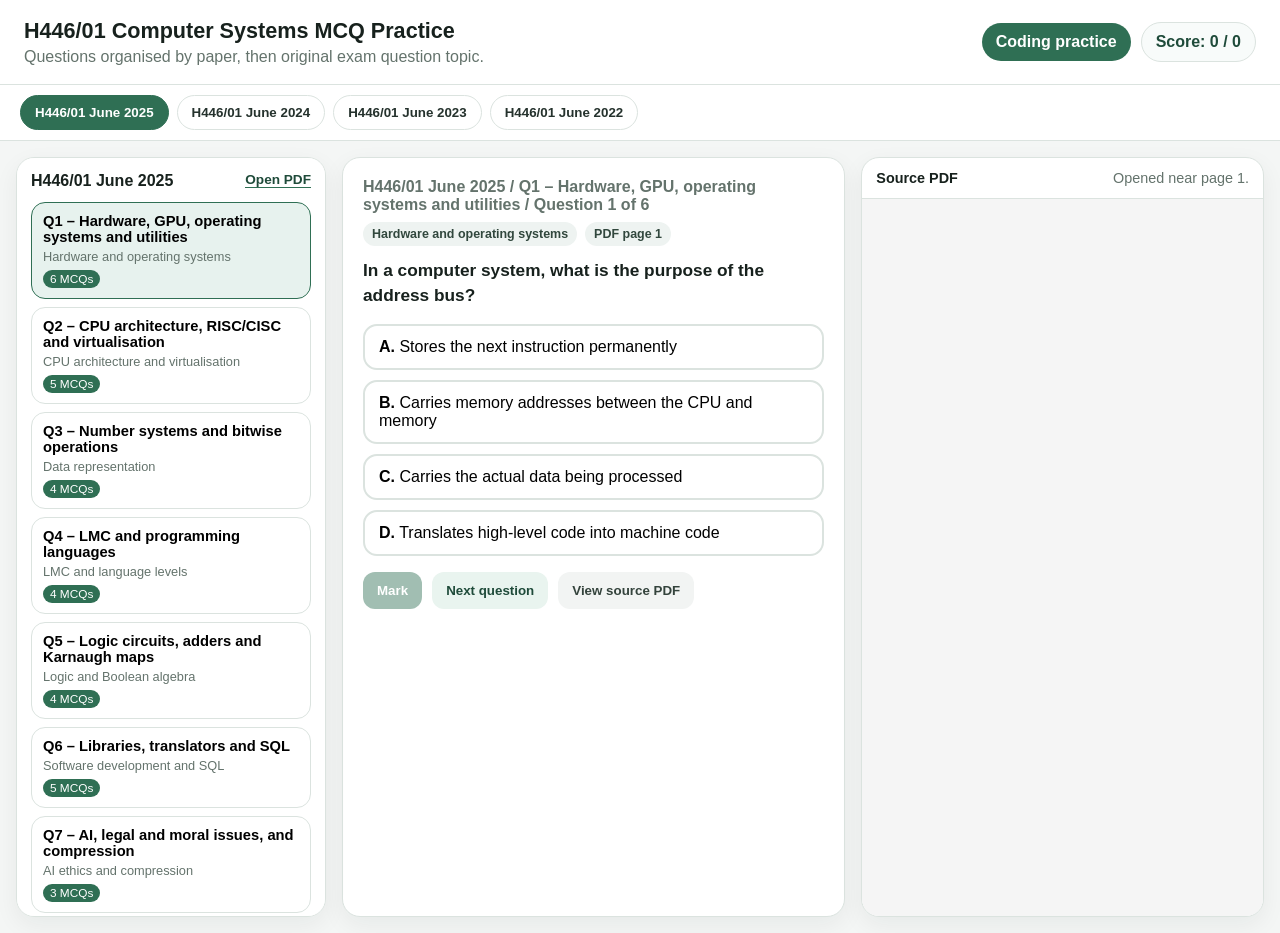
==== index.html @ 33cffc4f "Add files via upload" ====
<!doctype html>
<html lang="en">
<head>
  <meta charset="utf-8">
  <meta name="viewport" content="width=device-width, initial-scale=1">
  <title>H446/01 Computer Systems MCQ Practice</title>
  <link rel="stylesheet" href="styles.css">
</head>
<body>
  <div class="app">
    <header class="topbar">
      <div>
        <h1>H446/01 Computer Systems MCQ Practice</h1>
        <p>Questions organised by paper, then original exam question topic.</p>
      </div>
      <div class="top-actions"><a class="nav-button" href="coding.html">Coding practice</a><div class="score-pill" id="scorePill">Score: 0 / 0</div></div>
    </header>
    <nav class="paper-tabs" id="paperTabs"></nav>
    <main class="layout">
      <aside class="sidebar">
        <div class="side-head">
          <strong id="paperTitle">Paper</strong>
          <a id="pdfLink" class="pdf-link" target="_blank">Open PDF</a>
        </div>
        <div id="questionGroups" class="question-groups"></div>
        <button id="reviewBtn" class="secondary full">Review mistakes</button>
        <button id="resetBtn" class="ghost full">Reset paper score</button>
      </aside>
      <section class="main-panel">
        <div id="questionArea" class="question-card"></div>
        <div class="pdf-panel">
          <div class="pdf-panel-head">
            <strong>Source PDF</strong>
            <span id="pdfHint">Use the PDF to compare the original wording and diagrams.</span>
          </div>
          <iframe id="pdfFrame" title="Source PDF"></iframe>
        </div>
      </section>
    </main>
  </div>
  <script src="data.js"></script>
  <script src="app.js"></script>
</body>
</html>
---- styles.css ----
:root{--green:#2f6f54;--green-dark:#1f4b3a;--bg:#f4f6f5;--card:#fff;--ink:#17211d;--muted:#64736c;--line:#dbe3df;--wrong:#fff1f1;--right:#effaf3;--select:#e7f2ee;}
*{box-sizing:border-box} body{margin:0;font-family:Inter,Arial,sans-serif;background:var(--bg);color:var(--ink)}
.app{min-height:100vh}.topbar{display:flex;align-items:center;justify-content:space-between;gap:1rem;padding:18px 24px;background:#fff;border-bottom:1px solid var(--line)}
h1{margin:0;font-size:1.35rem}.topbar p{margin:.25rem 0 0;color:var(--muted)}.score-pill{white-space:nowrap;border:1px solid var(--line);padding:10px 14px;border-radius:999px;background:#f8fbfa;font-weight:700;color:var(--green-dark)}
.paper-tabs{display:flex;gap:8px;align-items:center;overflow:auto;padding:10px 20px;background:#fff;border-bottom:1px solid var(--line)}
.paper-tabs button{border:1px solid var(--line);background:#fff;border-radius:999px;padding:9px 14px;font-weight:700;cursor:pointer;color:#25322d}.paper-tabs button.active{background:var(--green);color:#fff;border-color:var(--green)}
.layout{display:grid;grid-template-columns:310px 1fr;gap:16px;padding:16px;min-height:calc(100vh - 118px)}
.sidebar{background:#fff;border:1px solid var(--line);border-radius:18px;padding:14px;position:sticky;top:12px;height:calc(100vh - 140px);overflow:auto;box-shadow:0 8px 24px rgba(23,33,29,.06)}
.side-head{display:flex;align-items:flex-start;justify-content:space-between;gap:10px;margin-bottom:12px}.pdf-link{font-size:.85rem;color:var(--green-dark);font-weight:700;text-decoration:none;border-bottom:1px solid var(--green)}
.group-btn{width:100%;text-align:left;border:1px solid var(--line);background:#fff;border-radius:14px;padding:10px 11px;margin-bottom:8px;cursor:pointer}.group-btn.active{border-color:var(--green);background:var(--select)}.group-btn strong{display:block;font-size:.92rem}.group-btn span{display:block;color:var(--muted);font-size:.8rem;margin-top:4px}.group-btn .mini{display:inline-block;margin-top:6px;font-size:.74rem;color:#fff;background:var(--green);padding:2px 7px;border-radius:999px}
button.full{width:100%;margin-top:8px}.secondary,.ghost,.primary{border:0;border-radius:12px;padding:11px 14px;font-weight:800;cursor:pointer}.primary{background:var(--green);color:white}.secondary{background:#e9f4ef;color:var(--green-dark)}.ghost{background:#f2f4f3;color:#34433c}.primary:disabled{opacity:.45;cursor:not-allowed}
.main-panel{display:grid;grid-template-columns:minmax(420px,1fr) minmax(360px,.8fr);gap:16px;min-width:0}.question-card,.pdf-panel{background:#fff;border:1px solid var(--line);border-radius:18px;box-shadow:0 8px 24px rgba(23,33,29,.06)}.question-card{padding:20px;min-height:560px}.q-meta{display:flex;gap:8px;flex-wrap:wrap;margin-bottom:12px}.badge{font-size:.78rem;background:#eef3f1;color:#31473d;padding:5px 9px;border-radius:999px;font-weight:800}.q-title{font-size:1.08rem;margin:0 0 12px;line-height:1.45}.options{display:grid;gap:10px;margin:16px 0}.option{border:2px solid var(--line);background:#fff;border-radius:14px;padding:12px 14px;text-align:left;cursor:pointer;font-size:1rem}.option.selected{border-color:var(--green);background:var(--select);box-shadow:0 0 0 3px rgba(47,111,84,.08)}.option.correct{border-color:#1c8d53;background:var(--right)}.option.wrong{border-color:#c94141;background:var(--wrong)}.option.locked{cursor:default}.controls{display:flex;gap:10px;flex-wrap:wrap;margin-top:14px}.feedback{margin-top:14px;padding:13px;border-radius:14px;border:1px solid var(--line);background:#f8faf9}.feedback strong{display:block;margin-bottom:6px}.fact{margin-top:10px;background:#fff7df;border:1px solid #ead28a;padding:11px;border-radius:12px}.progress{color:var(--muted);font-weight:700;margin-bottom:8px}.pdf-panel{overflow:hidden;display:flex;flex-direction:column}.pdf-panel-head{display:flex;justify-content:space-between;gap:10px;padding:12px 14px;border-bottom:1px solid var(--line);font-size:.9rem}.pdf-panel-head span{color:var(--muted)}iframe{width:100%;height:100%;min-height:520px;border:0;background:#f5f5f5}.review-list{display:grid;gap:12px}.review-item{border:1px solid var(--line);border-left:5px solid #c94141;border-radius:14px;padding:14px;background:#fff}.review-item h3{margin:0 0 8px;font-size:1rem}.review-item p{margin:6px 0}.empty{padding:24px;border:1px dashed var(--line);border-radius:16px;text-align:center;color:var(--muted)}
@media (max-width:1050px){.layout{grid-template-columns:1fr}.sidebar{position:relative;height:auto}.main-panel{grid-template-columns:1fr}.pdf-panel{min-height:500px}.topbar{align-items:flex-start;flex-direction:column}.score-pill{align-self:flex-start}}
.top-actions{display:flex;gap:10px;align-items:center;flex-wrap:wrap}.nav-button{display:inline-block;text-decoration:none;background:var(--green);color:#fff;border-radius:999px;padding:10px 14px;font-weight:800;white-space:nowrap}.nav-button.secondary-link{background:#e9f4ef;color:var(--green-dark);border:1px solid var(--line)}
.coding-layout{display:grid;grid-template-columns:290px 1fr;gap:16px;padding:16px;min-height:calc(100vh - 118px)}.coding-main{display:grid;grid-template-columns:minmax(420px,1fr) minmax(340px,.85fr);gap:16px;min-width:0}.code-card,.answer-card{background:#fff;border:1px solid var(--line);border-radius:18px;box-shadow:0 8px 24px rgba(23,33,29,.06);padding:18px}.code-box{background:#111a16;color:#eefaf4;border-radius:14px;padding:14px;overflow:auto;font-family:ui-monospace,SFMono-Regular,Menlo,Monaco,Consolas,"Liberation Mono",monospace;font-size:.92rem;line-height:1.45;white-space:pre}.coding-question{font-size:1.05rem;line-height:1.45;margin:14px 0}.answer-card{position:sticky;top:16px;align-self:start}.answer-placeholder{color:var(--muted);border:1px dashed var(--line);border-radius:14px;padding:16px}.step-list{margin:8px 0 0;padding-left:1.1rem}.step-list li{margin:6px 0}.small-note{color:var(--muted);font-size:.9rem}.code-mini{font-family:ui-monospace,SFMono-Regular,Menlo,Monaco,Consolas,"Liberation Mono",monospace;background:#eef3f1;padding:2px 5px;border-radius:6px}.coding-nav-btn{width:100%;text-align:left;border:1px solid var(--line);background:#fff;border-radius:14px;padding:10px;margin-bottom:8px;cursor:pointer}.coding-nav-btn.active{border-color:var(--green);background:var(--select)}.coding-nav-btn strong{display:block}.coding-nav-btn span{font-size:.8rem;color:var(--muted)}
@media (max-width:1050px){.coding-layout{grid-template-columns:1fr}.coding-main{grid-template-columns:1fr}.answer-card{position:relative;top:auto}.top-actions{align-self:flex-start}}
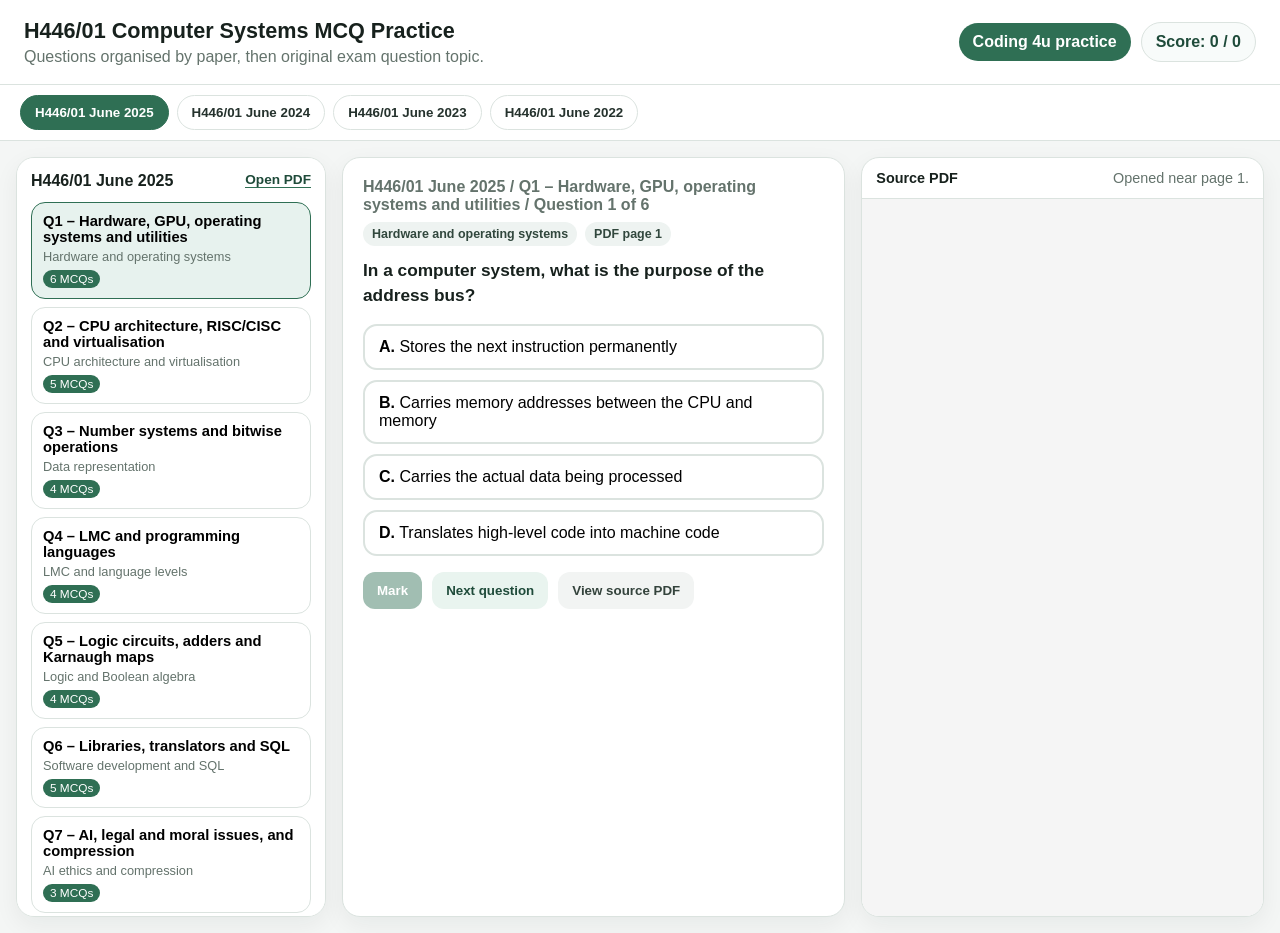
==== commit 0207b595: "Update link text for coding practice section" ====
--- a/index.html
+++ b/index.html
@@ -13,7 +13,7 @@
         <h1>H446/01 Computer Systems MCQ Practice</h1>
         <p>Questions organised by paper, then original exam question topic.</p>
       </div>
-      <div class="top-actions"><a class="nav-button" href="coding.html">Coding practice</a><div class="score-pill" id="scorePill">Score: 0 / 0</div></div>
+      <div class="top-actions"><a class="nav-button" href="coding.html">Coding 4u practice</a><div class="score-pill" id="scorePill">Score: 0 / 0</div></div>
     </header>
     <nav class="paper-tabs" id="paperTabs"></nav>
     <main class="layout">
@@ -41,4 +41,4 @@
   <script src="data.js"></script>
   <script src="app.js"></script>
 </body>
-</html>+</html>
